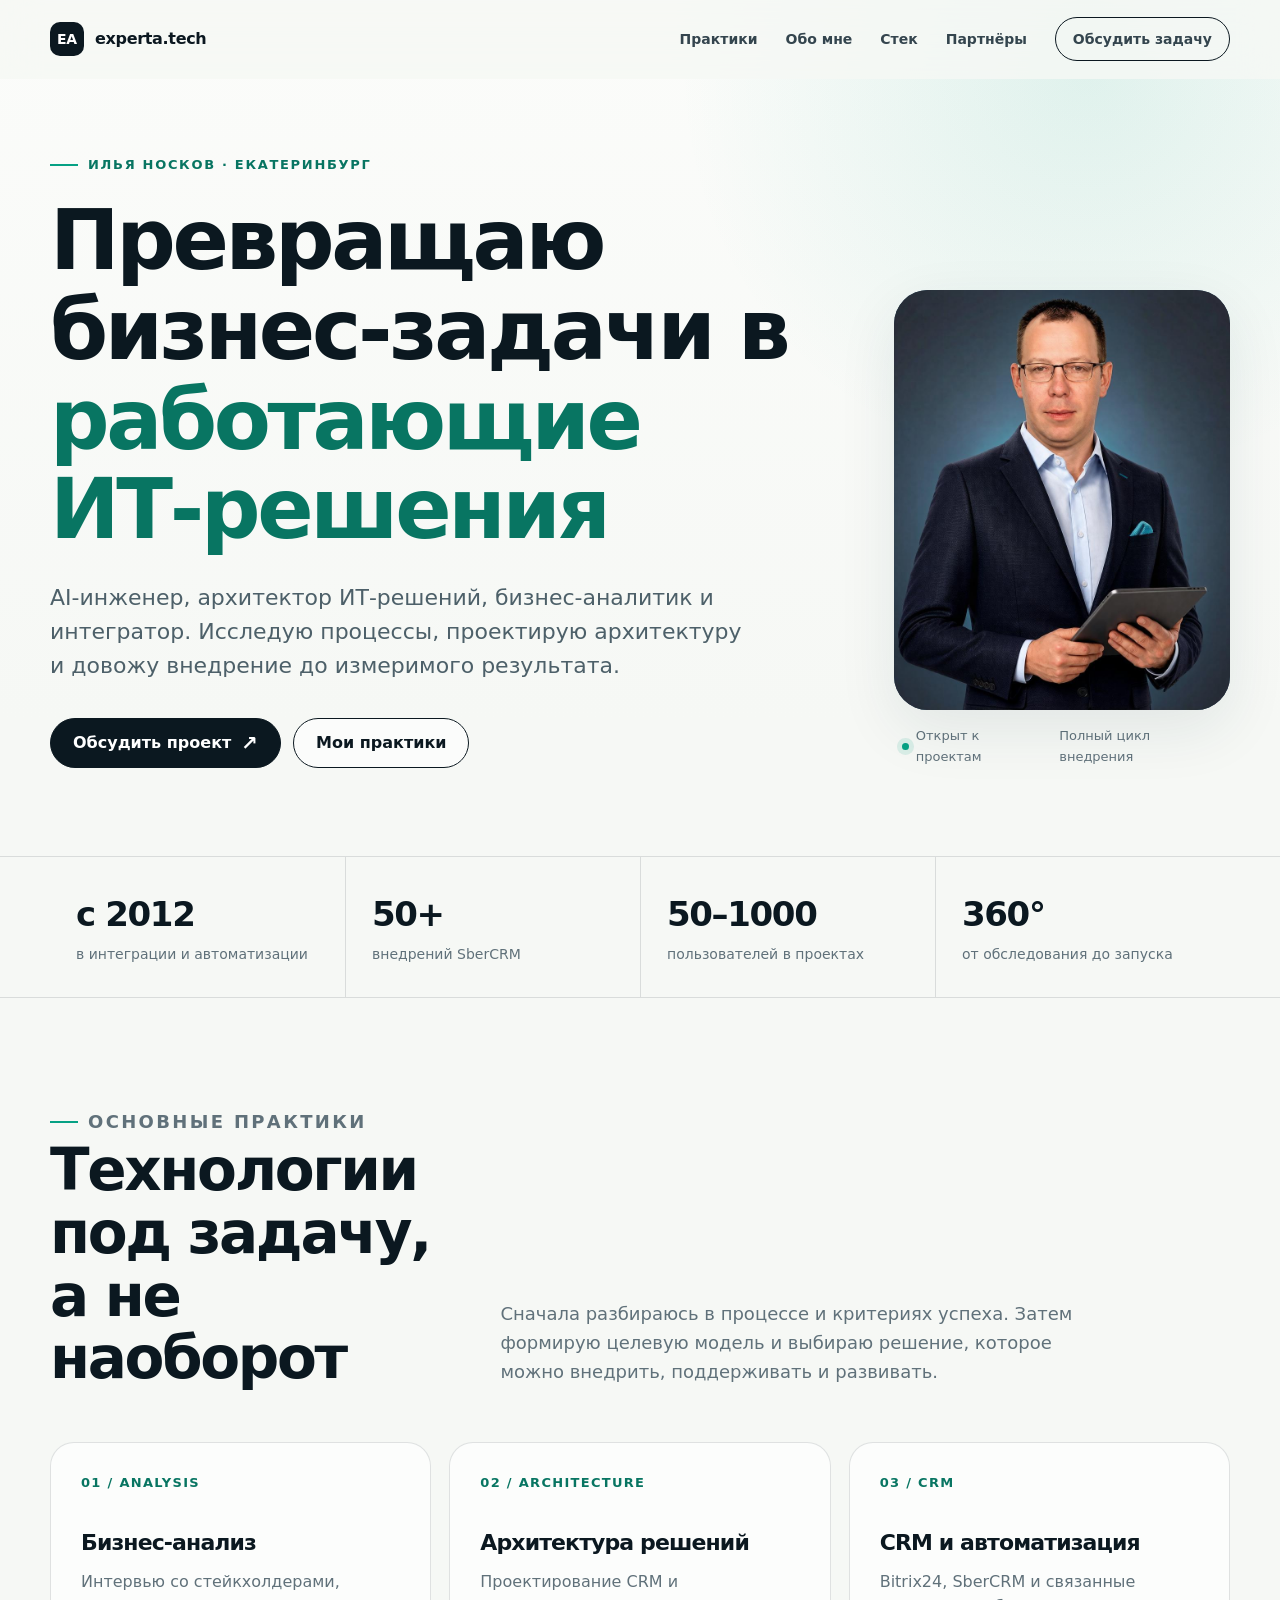
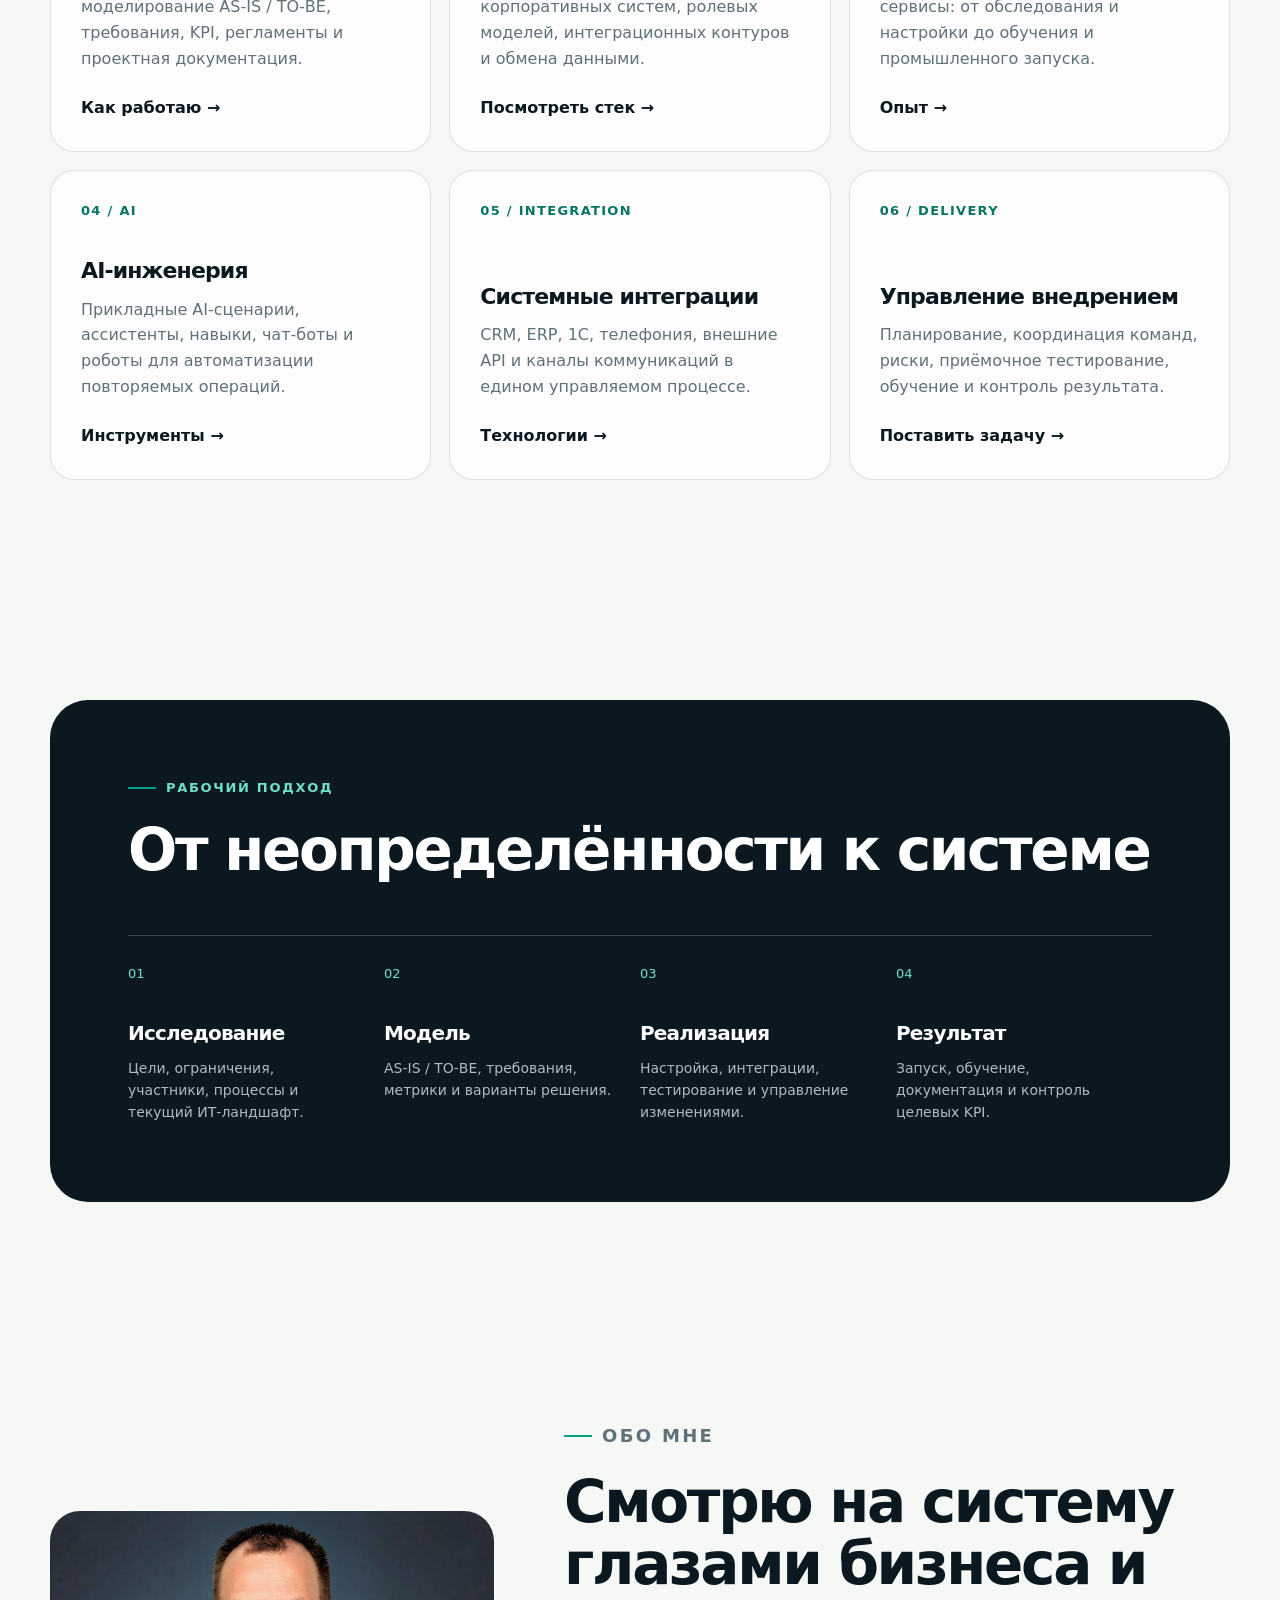
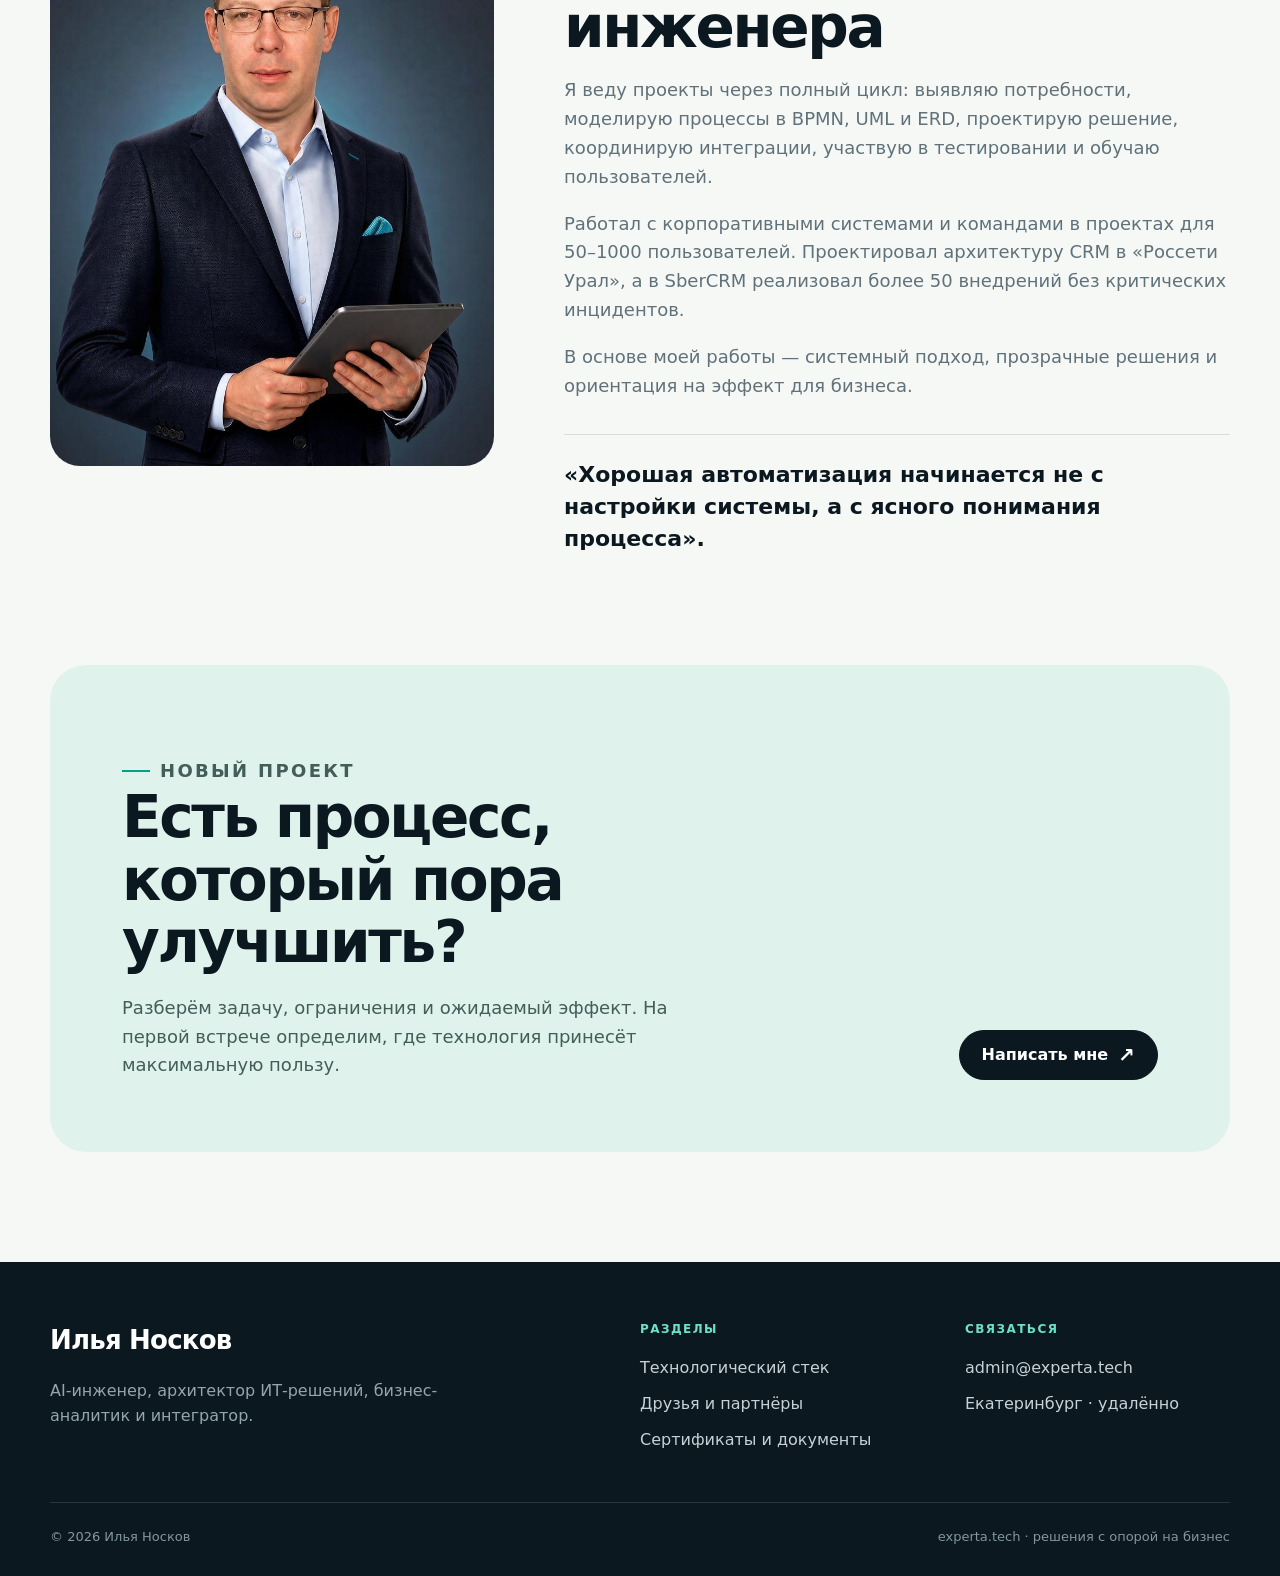
==== index.html @ ba9398e7 "Build experta.tech portfolio" ====
<!doctype html>
<html lang="ru">
<head>
  <meta charset="utf-8">
  <meta name="viewport" content="width=device-width, initial-scale=1">
  <title>Илья Носков — AI-инженер и архитектор ИТ-решений</title>
  <meta name="description" content="Анализ бизнес-процессов, архитектура и внедрение CRM, AI-автоматизация и системные интеграции. Илья Носков — практический опыт корпоративных проектов.">
  <meta name="theme-color" content="#0b1820">
  <meta property="og:title" content="Илья Носков — AI-инженер и архитектор ИТ-решений">
  <meta property="og:description" content="От бизнес-задачи до работающей системы: анализ, архитектура, интеграция и внедрение.">
  <meta property="og:type" content="website">
  <meta property="og:url" content="https://experta.tech/">
  <meta property="og:image" content="https://experta.tech/assets/images/ilya-noskov.jpg">
  <link rel="canonical" href="https://experta.tech/">
  <link rel="icon" href="assets/icons/favicon.svg" type="image/svg+xml">
  <link rel="stylesheet" href="assets/styles.css">
  <script src="assets/app.js" defer></script>
  <script type="application/ld+json">
  {"@context":"https://schema.org","@type":"Person","name":"Илья Носков","url":"https://experta.tech/","jobTitle":"AI-инженер, архитектор ИТ-решений, бизнес-аналитик","knowsAbout":["Искусственный интеллект","Архитектура ИТ-решений","Бизнес-анализ","CRM","Интеграции","BPMN"]}
  </script>
</head>
<body>
  <a class="skip-link" href="#main">К содержанию</a>
  <header class="site-header">
    <nav class="nav container" aria-label="Основная навигация">
      <a class="brand" href="index.html"><span class="brand-mark">EA</span><span>experta.tech</span></a>
      <button class="menu-toggle" type="button" aria-label="Открыть меню" aria-expanded="false">☰</button>
      <div class="nav-links">
        <a href="#practices">Практики</a><a href="#about">Обо мне</a><a href="stack.html">Стек</a><a href="partners.html">Партнёры</a><a class="nav-cta" href="#contact">Обсудить задачу</a>
      </div>
    </nav>
  </header>

  <main id="main">
    <section class="hero">
      <div class="container hero-grid">
        <div class="hero-copy reveal">
          <p class="eyebrow">Илья Носков · Екатеринбург</p>
          <h1>Превращаю бизнес-задачи в <span class="accent">работающие ИТ‑решения</span></h1>
          <p class="lede">AI-инженер, архитектор ИТ-решений, бизнес-аналитик и интегратор. Исследую процессы, проектирую архитектуру и довожу внедрение до измеримого результата.</p>
          <div class="button-row"><a class="button button-primary" href="#contact">Обсудить проект <span class="arrow">↗</span></a><a class="button button-secondary" href="#practices">Мои практики</a></div>
        </div>
        <aside class="hero-aside reveal">
          <div class="portrait-wrap"><img src="assets/images/ilya-noskov.jpg" width="1024" height="1024" alt="Илья Носков, AI-инженер и архитектор ИТ-решений"></div>
          <div class="portrait-caption"><span class="status">Открыт к проектам</span><span>Полный цикл внедрения</span></div>
        </aside>
      </div>
    </section>

    <section class="facts" aria-label="Опыт в цифрах">
      <div class="container facts-grid">
        <div class="fact"><strong>с 2012</strong><span>в интеграции и автоматизации</span></div>
        <div class="fact"><strong>50+</strong><span>внедрений SberCRM</span></div>
        <div class="fact"><strong>50–1000</strong><span>пользователей в проектах</span></div>
        <div class="fact"><strong>360°</strong><span>от обследования до запуска</span></div>
      </div>
    </section>

    <section class="section" id="practices">
      <div class="container">
        <div class="section-head reveal"><div><p class="eyebrow">Основные практики</p><h2>Технологии под задачу, а не наоборот</h2></div><p>Сначала разбираюсь в процессе и критериях успеха. Затем формирую целевую модель и выбираю решение, которое можно внедрить, поддерживать и развивать.</p></div>
        <div class="cards">
          <article class="card reveal"><span class="card-index">01 / ANALYSIS</span><h3>Бизнес-анализ</h3><p>Интервью со стейкхолдерами, моделирование AS‑IS / TO‑BE, требования, KPI, регламенты и проектная документация.</p><a class="card-link" href="#process">Как работаю →</a></article>
          <article class="card reveal"><span class="card-index">02 / ARCHITECTURE</span><h3>Архитектура решений</h3><p>Проектирование CRM и корпоративных систем, ролевых моделей, интеграционных контуров и обмена данными.</p><a class="card-link" href="stack.html">Посмотреть стек →</a></article>
          <article class="card reveal"><span class="card-index">03 / CRM</span><h3>CRM и автоматизация</h3><p>Bitrix24, SberCRM и связанные сервисы: от обследования и настройки до обучения и промышленного запуска.</p><a class="card-link" href="#about">Опыт →</a></article>
          <article class="card reveal"><span class="card-index">04 / AI</span><h3>AI-инженерия</h3><p>Прикладные AI-сценарии, ассистенты, навыки, чат-боты и роботы для автоматизации повторяемых операций.</p><a class="card-link" href="stack.html">Инструменты →</a></article>
          <article class="card reveal"><span class="card-index">05 / INTEGRATION</span><h3>Системные интеграции</h3><p>CRM, ERP, 1С, телефония, внешние API и каналы коммуникаций в едином управляемом процессе.</p><a class="card-link" href="stack.html">Технологии →</a></article>
          <article class="card reveal"><span class="card-index">06 / DELIVERY</span><h3>Управление внедрением</h3><p>Планирование, координация команд, риски, приёмочное тестирование, обучение и контроль результата.</p><a class="card-link" href="#contact">Поставить задачу →</a></article>
        </div>
      </div>
    </section>

    <section class="section container" id="process">
      <div class="process reveal"><div class="process-inner"><p class="eyebrow">Рабочий подход</p><h2>От неопределённости к системе</h2><div class="steps">
        <div class="step"><span class="step-num">01</span><h3>Исследование</h3><p>Цели, ограничения, участники, процессы и текущий ИТ-ландшафт.</p></div>
        <div class="step"><span class="step-num">02</span><h3>Модель</h3><p>AS‑IS / TO‑BE, требования, метрики и варианты решения.</p></div>
        <div class="step"><span class="step-num">03</span><h3>Реализация</h3><p>Настройка, интеграции, тестирование и управление изменениями.</p></div>
        <div class="step"><span class="step-num">04</span><h3>Результат</h3><p>Запуск, обучение, документация и контроль целевых KPI.</p></div>
      </div></div></div>
    </section>

    <section class="section" id="about">
      <div class="container about-grid">
        <div class="about-photo reveal"><img src="assets/images/ilya-noskov.jpg" width="1024" height="1024" loading="lazy" alt="Портрет Ильи Носкова"></div>
        <div class="about-copy reveal"><p class="eyebrow">Обо мне</p><h2>Смотрю на систему глазами бизнеса и инженера</h2><p>Я веду проекты через полный цикл: выявляю потребности, моделирую процессы в BPMN, UML и ERD, проектирую решение, координирую интеграции, участвую в тестировании и обучаю пользователей.</p><p>Работал с корпоративными системами и командами в проектах для 50–1000 пользователей. Проектировал архитектуру CRM в «Россети Урал», а в SberCRM реализовал более 50 внедрений без критических инцидентов.</p><p>В основе моей работы — системный подход, прозрачные решения и ориентация на эффект для бизнеса.</p><p class="quote">«Хорошая автоматизация начинается не с настройки системы, а с ясного понимания процесса».</p></div>
      </div>
    </section>

    <section class="container" id="contact">
      <div class="cta reveal"><div class="cta-grid"><div><p class="eyebrow">Новый проект</p><h2>Есть процесс, который пора улучшить?</h2><p>Разберём задачу, ограничения и ожидаемый эффект. На первой встрече определим, где технология принесёт максимальную пользу.</p></div><div class="button-row"><a class="button button-primary" href="mailto:admin@experta.tech">Написать мне <span class="arrow">↗</span></a></div></div></div>
    </section>
  </main>

  <footer class="site-footer"><div class="container"><div class="footer-grid"><div><div class="footer-brand">Илья Носков</div><p class="footer-copy">AI-инженер, архитектор ИТ-решений, бизнес-аналитик и интегратор.</p></div><div><div class="footer-title">Разделы</div><div class="footer-links"><a href="stack.html">Технологический стек</a><a href="partners.html">Друзья и партнёры</a><a href="certificates.html">Сертификаты и документы</a></div></div><div><div class="footer-title">Связаться</div><div class="footer-links"><a href="mailto:admin@experta.tech">admin@experta.tech</a><span>Екатеринбург · удалённо</span></div></div></div><div class="footer-bottom"><span>© <span data-year></span> Илья Носков</span><span>experta.tech · решения с опорой на бизнес</span></div></div></footer>
</body>
</html>
---- assets/styles.css ----
:root {
  --ink: #0b1820;
  --muted: #60717a;
  --paper: #f6f8f5;
  --white: #fff;
  --line: rgba(11, 24, 32, .12);
  --accent: #06a184;
  --accent-dark: #087562;
  --blue: #193c54;
  --radius: 24px;
  --shadow: 0 20px 60px rgba(23, 54, 70, .09);
  --container: min(1180px, calc(100% - 40px));
}

* { box-sizing: border-box; }
html { scroll-behavior: smooth; }
body {
  margin: 0;
  color: var(--ink);
  background: var(--paper);
  font-family: Inter, ui-sans-serif, system-ui, -apple-system, BlinkMacSystemFont, "Segoe UI", sans-serif;
  font-size: 16px;
  line-height: 1.6;
  -webkit-font-smoothing: antialiased;
}
body::before {
  content: "";
  position: fixed;
  inset: 0;
  z-index: -2;
  background:
    radial-gradient(circle at 85% 8%, rgba(6, 161, 132, .11), transparent 30%),
    linear-gradient(180deg, #fbfcfa 0, var(--paper) 720px);
}
a { color: inherit; text-decoration: none; }
img { display: block; max-width: 100%; }
button { font: inherit; }
.container { width: var(--container); margin-inline: auto; }
.skip-link { position: fixed; left: 16px; top: -100px; z-index: 100; padding: 10px 16px; background: var(--ink); color: white; }
.skip-link:focus { top: 16px; }

.site-header {
  position: sticky;
  top: 0;
  z-index: 50;
  background: rgba(246, 248, 245, .82);
  backdrop-filter: blur(18px);
  border-bottom: 1px solid transparent;
  transition: border-color .2s;
}
.site-header.scrolled { border-color: var(--line); }
.nav { height: 78px; display: flex; align-items: center; justify-content: space-between; gap: 28px; }
.brand { display: inline-flex; align-items: center; gap: 11px; font-weight: 780; letter-spacing: -.02em; }
.brand-mark { width: 34px; height: 34px; display: grid; place-items: center; color: white; background: var(--ink); border-radius: 10px; font-size: 14px; }
.nav-links { display: flex; align-items: center; gap: 28px; font-size: 14px; font-weight: 650; }
.nav-links a { color: #34454e; transition: color .2s; }
.nav-links a:hover, .nav-links a[aria-current="page"] { color: var(--accent-dark); }
.nav-cta { padding: 10px 17px; border: 1px solid var(--ink); border-radius: 999px; }
.menu-toggle { display: none; width: 42px; height: 42px; border: 1px solid var(--line); background: var(--white); border-radius: 12px; cursor: pointer; }

.eyebrow { display: flex; align-items: center; gap: 10px; margin: 0 0 20px; color: var(--accent-dark); font-size: 13px; font-weight: 800; text-transform: uppercase; letter-spacing: .13em; }
.eyebrow::before { content: ""; width: 28px; height: 2px; background: var(--accent); }
h1, h2, h3 { margin: 0; line-height: 1.08; letter-spacing: -.04em; }
h1 { max-width: 860px; font-size: clamp(46px, 7vw, 86px); font-weight: 760; }
h2 { font-size: clamp(35px, 5vw, 58px); font-weight: 740; }
h3 { font-size: 22px; }
.lede { max-width: 700px; margin: 26px 0 0; color: #4d6069; font-size: clamp(18px, 2vw, 22px); line-height: 1.55; }
.accent { color: var(--accent-dark); }
.button-row { display: flex; flex-wrap: wrap; gap: 12px; margin-top: 34px; }
.button { display: inline-flex; align-items: center; justify-content: center; gap: 10px; min-height: 50px; padding: 0 22px; border: 1px solid var(--ink); border-radius: 999px; font-weight: 750; transition: transform .2s, background .2s, color .2s; }
.button:hover { transform: translateY(-2px); }
.button-primary { color: white; background: var(--ink); }
.button-secondary { background: rgba(255,255,255,.55); }
.arrow { font-size: 20px; line-height: 1; }

.hero { padding: 76px 0 88px; }
.hero-grid { display: grid; grid-template-columns: minmax(0, 1.4fr) minmax(320px, .6fr); gap: 60px; align-items: end; }
.hero-copy h1 { font-size: clamp(50px, 6.5vw, 88px); }
.hero-aside { display: grid; gap: 16px; }
.portrait-wrap { position: relative; overflow: hidden; border-radius: 34px; box-shadow: var(--shadow); background: #193c54; aspect-ratio: 4 / 5; }
.portrait-wrap img { width: 100%; height: 100%; object-fit: cover; object-position: center 25%; }
.portrait-caption { display: flex; justify-content: space-between; gap: 15px; padding: 0 8px; color: var(--muted); font-size: 13px; }
.status { display: inline-flex; align-items: center; gap: 7px; }
.status::before { content: ""; width: 7px; height: 7px; border-radius: 50%; background: var(--accent); box-shadow: 0 0 0 5px rgba(6,161,132,.12); }

.facts { border-top: 1px solid var(--line); border-bottom: 1px solid var(--line); }
.facts-grid { display: grid; grid-template-columns: repeat(4, 1fr); }
.fact { padding: 30px 26px; border-left: 1px solid var(--line); }
.fact:first-child { border-left: 0; }
.fact strong { display: block; font-size: 34px; letter-spacing: -.04em; }
.fact span { color: var(--muted); font-size: 14px; }

.section { padding: 110px 0; }
.section-head { display: grid; grid-template-columns: .72fr 1.28fr; gap: 40px; align-items: end; margin-bottom: 52px; }
.section-head p { max-width: 620px; margin: 0 0 3px; color: var(--muted); font-size: 18px; }
.cards { display: grid; grid-template-columns: repeat(3, 1fr); gap: 18px; }
.card { min-height: 310px; padding: 30px; display: flex; flex-direction: column; border: 1px solid var(--line); border-radius: var(--radius); background: rgba(255,255,255,.68); transition: transform .25s, border-color .25s, box-shadow .25s; }
.card:hover { transform: translateY(-5px); border-color: rgba(6,161,132,.38); box-shadow: var(--shadow); }
.card-index { margin-bottom: auto; color: var(--accent-dark); font-size: 13px; font-weight: 800; letter-spacing: .1em; }
.card h3 { margin-bottom: 14px; }
.card p { margin: 0; color: var(--muted); }
.card-link { margin-top: 24px; font-weight: 750; }

.process { color: white; background: var(--ink); border-radius: 38px; overflow: hidden; }
.process-inner { padding: 78px; }
.process .eyebrow { color: #6fe0c6; }
.steps { display: grid; grid-template-columns: repeat(4, 1fr); gap: 0; margin-top: 54px; border-top: 1px solid rgba(255,255,255,.18); }
.step { padding: 28px 26px 0 0; }
.step-num { display: block; margin-bottom: 38px; color: #6fe0c6; font-size: 13px; }
.step h3 { margin-bottom: 12px; font-size: 20px; }
.step p { margin: 0; color: #aebbc2; font-size: 14px; }

.about-grid { display: grid; grid-template-columns: .8fr 1.2fr; gap: 70px; align-items: center; }
.about-photo { overflow: hidden; border-radius: 30px; aspect-ratio: 4/5; }
.about-photo img { width: 100%; height: 100%; object-fit: cover; }
.about-copy p { color: var(--muted); font-size: 18px; }
.quote { margin: 34px 0 0; padding: 24px 0 0; border-top: 1px solid var(--line); color: var(--ink) !important; font-size: 22px !important; font-weight: 650; line-height: 1.45; }

.cta { padding: 72px; border-radius: 36px; background: #dff2ec; }
.cta-grid { display: grid; grid-template-columns: 1.3fr .7fr; gap: 40px; align-items: end; }
.cta p { max-width: 610px; margin: 20px 0 0; color: #435d59; font-size: 18px; }
.cta .button-row { justify-content: flex-end; }

.page-hero { padding: 84px 0 72px; }
.page-hero h1 { max-width: 1000px; font-size: clamp(48px, 7vw, 82px); }
.filter-bar { display: flex; flex-wrap: wrap; gap: 10px; margin: 36px 0; }
.filter { padding: 10px 16px; border: 1px solid var(--line); border-radius: 999px; color: var(--muted); background: white; cursor: pointer; }
.filter.active { color: white; background: var(--ink); border-color: var(--ink); }
.stack-grid { display: grid; grid-template-columns: repeat(3, 1fr); gap: 16px; }
.stack-card { padding: 26px; border: 1px solid var(--line); border-radius: 20px; background: white; }
.stack-card small { color: var(--accent-dark); font-weight: 800; text-transform: uppercase; letter-spacing: .1em; }
.stack-card h2 { margin: 13px 0 10px; font-size: 24px; }
.stack-card p { margin: 0; color: var(--muted); font-size: 14px; }
.empty-state { padding: 60px; border: 1px dashed rgba(11,24,32,.25); border-radius: var(--radius); text-align: center; }
.empty-state p { max-width: 560px; margin: 14px auto 0; color: var(--muted); }
.partner-card { display: grid; grid-template-columns: 180px 1fr auto; gap: 36px; align-items: center; padding: 34px; border: 1px solid var(--line); border-radius: var(--radius); background: white; }
.partner-logo { height: 110px; display: grid; place-items: center; color: white; background: var(--blue); border-radius: 18px; font-size: 26px; font-weight: 850; letter-spacing: -.04em; }
.partner-card p { margin: 8px 0 0; color: var(--muted); }

.site-footer { margin-top: 110px; padding: 58px 0 28px; color: #c8d1d5; background: var(--ink); }
.footer-grid { display: grid; grid-template-columns: 1.5fr repeat(2, .75fr); gap: 60px; padding-bottom: 50px; }
.footer-brand { color: white; font-size: 26px; font-weight: 760; letter-spacing: -.03em; }
.footer-copy { max-width: 410px; color: #94a5ad; }
.footer-title { margin-bottom: 16px; color: #6fe0c6; font-size: 12px; font-weight: 800; text-transform: uppercase; letter-spacing: .12em; }
.footer-links { display: grid; gap: 10px; }
.footer-links a:hover { color: white; }
.footer-bottom { display: flex; justify-content: space-between; gap: 20px; padding-top: 24px; border-top: 1px solid rgba(255,255,255,.12); color: #84969e; font-size: 13px; }

.reveal { opacity: 0; transform: translateY(18px); transition: opacity .65s ease, transform .65s ease; }
.reveal.visible { opacity: 1; transform: none; }

@media (max-width: 900px) {
  .menu-toggle { display: grid; place-items: center; }
  .nav-links { position: absolute; left: 20px; right: 20px; top: 70px; padding: 22px; display: none; align-items: stretch; flex-direction: column; gap: 18px; border: 1px solid var(--line); border-radius: 18px; background: var(--white); box-shadow: var(--shadow); }
  .nav-links.open { display: flex; }
  .nav-cta { text-align: center; }
  .hero-grid, .about-grid { grid-template-columns: 1fr; }
  .hero-aside { max-width: 560px; }
  .facts-grid { grid-template-columns: repeat(2, 1fr); }
  .fact:nth-child(3) { border-left: 0; border-top: 1px solid var(--line); }
  .fact:nth-child(4) { border-top: 1px solid var(--line); }
  .section-head, .cta-grid { grid-template-columns: 1fr; }
  .cards, .stack-grid { grid-template-columns: repeat(2, 1fr); }
  .steps { grid-template-columns: repeat(2, 1fr); }
  .cta .button-row { justify-content: flex-start; }
  .partner-card { grid-template-columns: 150px 1fr; }
  .partner-card .button { grid-column: 1 / -1; }
}

@media (max-width: 620px) {
  :root { --container: min(100% - 28px, 1180px); }
  .nav { height: 68px; }
  .hero, .page-hero { padding: 54px 0 64px; }
  .hero-grid { gap: 38px; }
  h1, .hero-copy h1, .page-hero h1 { font-size: clamp(42px, 13vw, 58px); }
  .section { padding: 78px 0; }
  .section-head { gap: 22px; margin-bottom: 34px; }
  .cards, .stack-grid, .steps { grid-template-columns: 1fr; }
  .card { min-height: 270px; }
  .process { border-radius: 24px; }
  .process-inner, .cta { padding: 40px 24px; }
  .steps { gap: 30px; }
  .step-num { margin-bottom: 14px; }
  .about-grid { gap: 36px; }
  .footer-grid { grid-template-columns: 1fr; gap: 36px; }
  .footer-bottom { flex-direction: column; }
  .partner-card { grid-template-columns: 1fr; gap: 22px; }
  .partner-card .button { grid-column: auto; }
  .partner-logo { height: 90px; }
}

@media (prefers-reduced-motion: reduce) {
  html { scroll-behavior: auto; }
  *, *::before, *::after { animation-duration: .01ms !important; transition-duration: .01ms !important; }
  .reveal { opacity: 1; transform: none; }
}
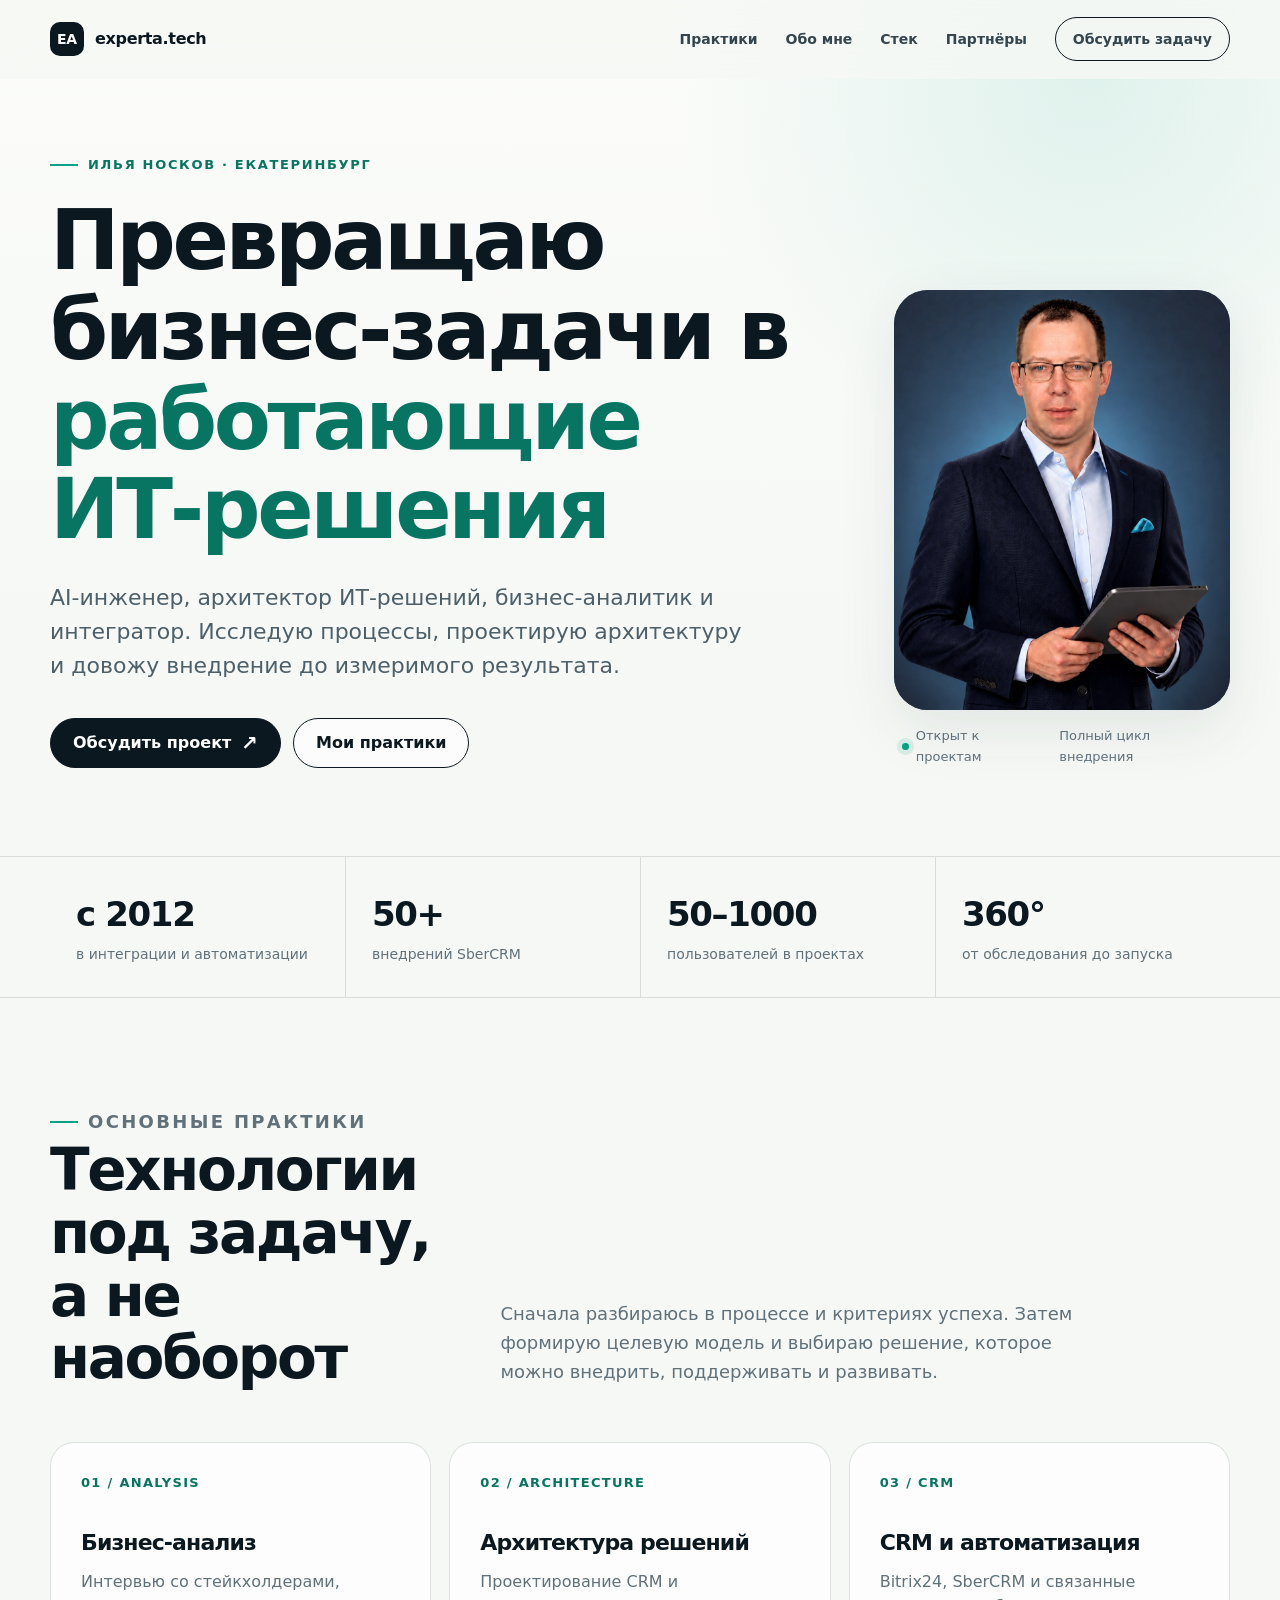
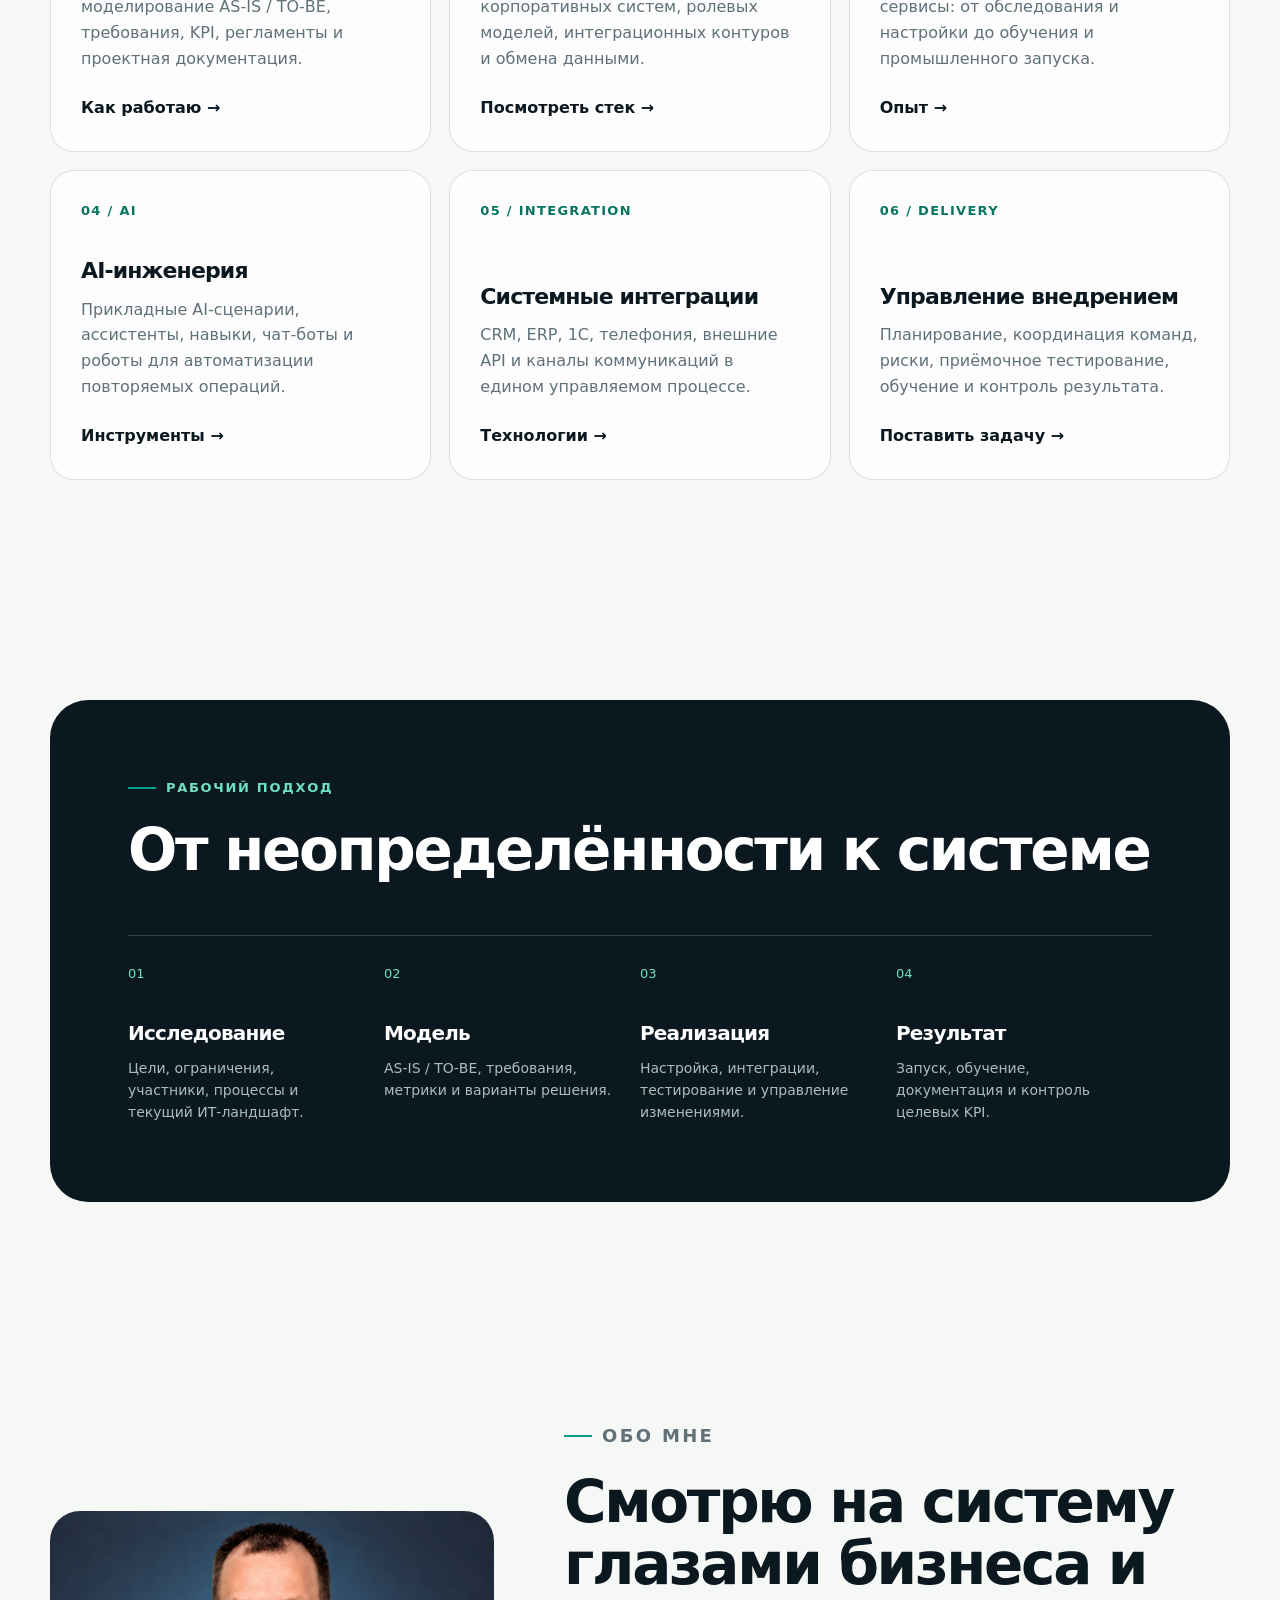
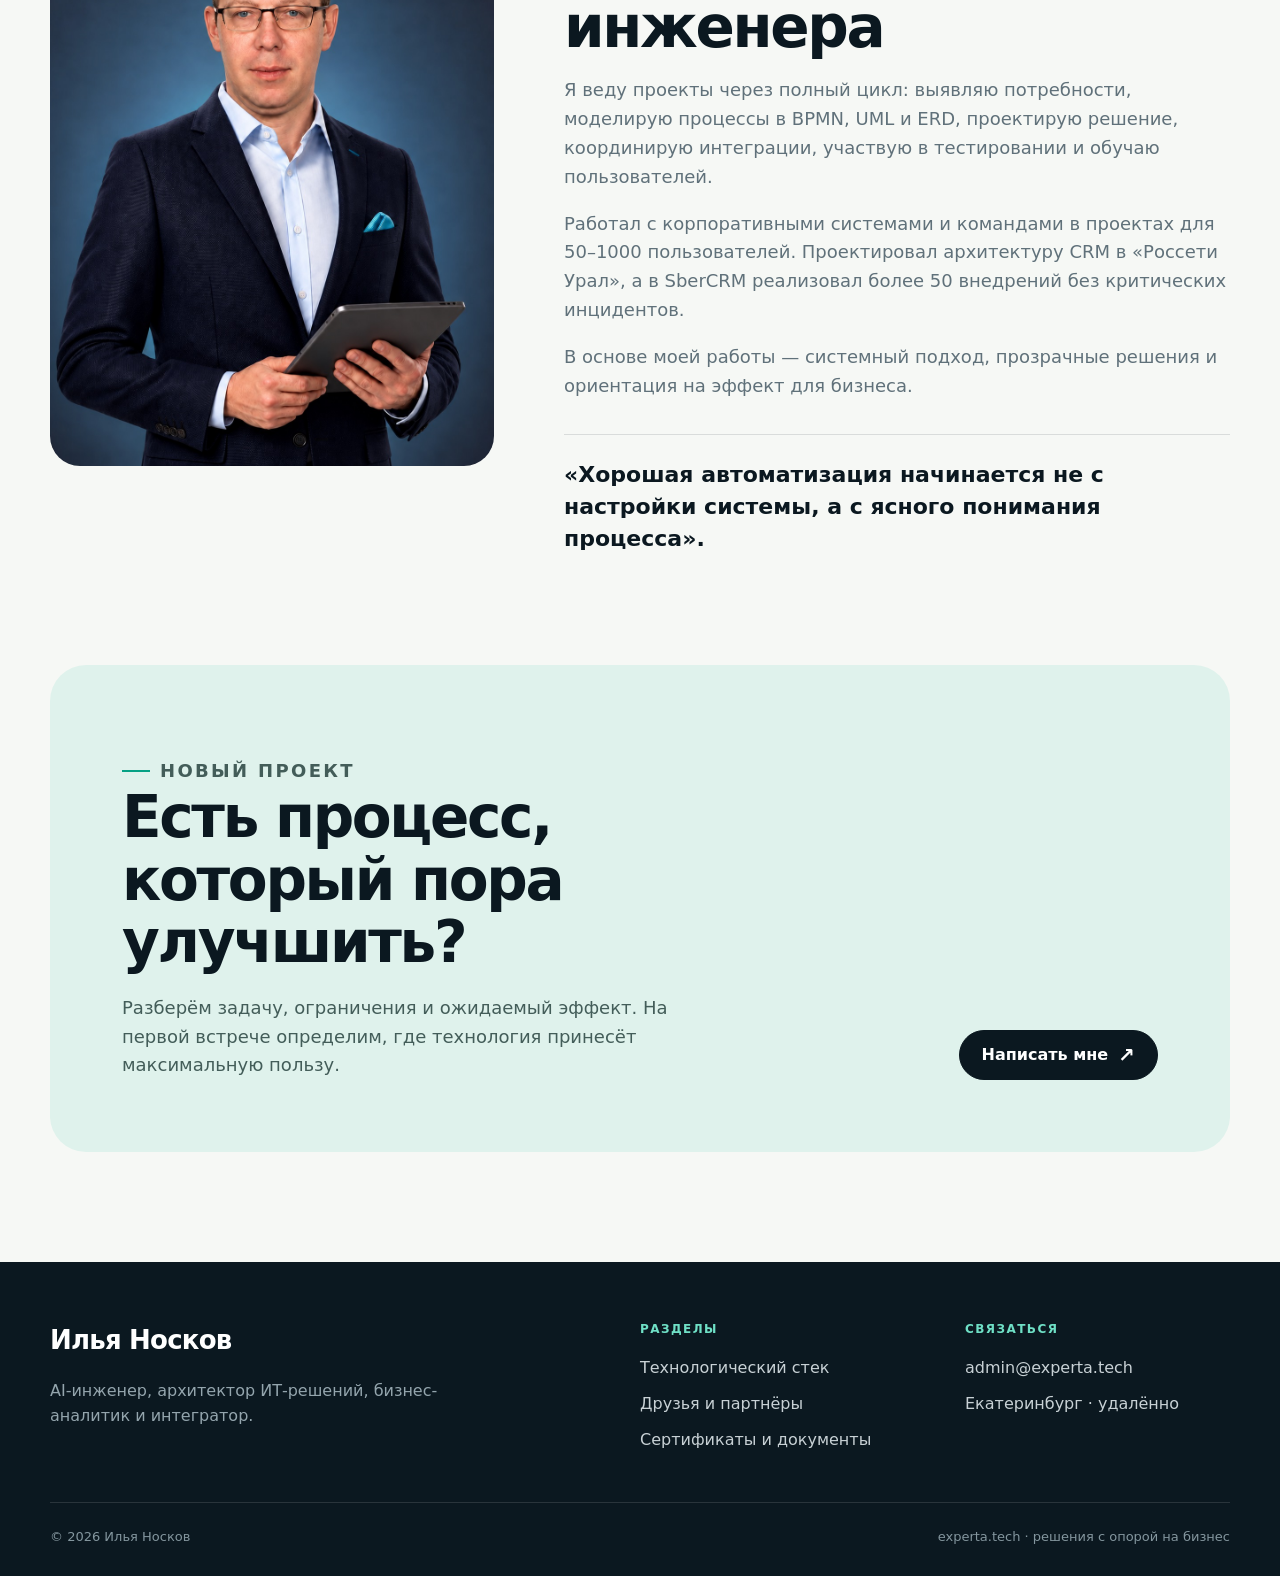
==== commit ed85ad6b: "Publish approved portrait with blue eyes" ====
--- a/index.html
+++ b/index.html
@@ -10,7 +10,7 @@
   <meta property="og:description" content="От бизнес-задачи до работающей системы: анализ, архитектура, интеграция и внедрение.">
   <meta property="og:type" content="website">
   <meta property="og:url" content="https://experta.tech/">
-  <meta property="og:image" content="https://experta.tech/assets/images/ilya-noskov.jpg">
+  <meta property="og:image" content="https://experta.tech/assets/images/ilya-noskov-blue-eyes-v3.jpg">
   <link rel="canonical" href="https://experta.tech/">
   <link rel="icon" href="assets/icons/favicon.svg" type="image/svg+xml">
   <link rel="stylesheet" href="assets/styles.css">
@@ -41,7 +41,7 @@
           <div class="button-row"><a class="button button-primary" href="#contact">Обсудить проект <span class="arrow">↗</span></a><a class="button button-secondary" href="#practices">Мои практики</a></div>
         </div>
         <aside class="hero-aside reveal">
-          <div class="portrait-wrap"><img src="assets/images/ilya-noskov.jpg" width="1024" height="1024" alt="Илья Носков, AI-инженер и архитектор ИТ-решений"></div>
+          <div class="portrait-wrap"><img src="assets/images/ilya-noskov-blue-eyes-v3.jpg" width="1254" height="1254" alt="Илья Носков, AI-инженер и архитектор ИТ-решений"></div>
           <div class="portrait-caption"><span class="status">Открыт к проектам</span><span>Полный цикл внедрения</span></div>
         </aside>
       </div>
@@ -81,7 +81,7 @@
 
     <section class="section" id="about">
       <div class="container about-grid">
-        <div class="about-photo reveal"><img src="assets/images/ilya-noskov.jpg" width="1024" height="1024" loading="lazy" alt="Портрет Ильи Носкова"></div>
+        <div class="about-photo reveal"><img src="assets/images/ilya-noskov-blue-eyes-v3.jpg" width="1254" height="1254" loading="lazy" alt="Портрет Ильи Носкова"></div>
         <div class="about-copy reveal"><p class="eyebrow">Обо мне</p><h2>Смотрю на систему глазами бизнеса и инженера</h2><p>Я веду проекты через полный цикл: выявляю потребности, моделирую процессы в BPMN, UML и ERD, проектирую решение, координирую интеграции, участвую в тестировании и обучаю пользователей.</p><p>Работал с корпоративными системами и командами в проектах для 50–1000 пользователей. Проектировал архитектуру CRM в «Россети Урал», а в SberCRM реализовал более 50 внедрений без критических инцидентов.</p><p>В основе моей работы — системный подход, прозрачные решения и ориентация на эффект для бизнеса.</p><p class="quote">«Хорошая автоматизация начинается не с настройки системы, а с ясного понимания процесса».</p></div>
       </div>
     </section>
